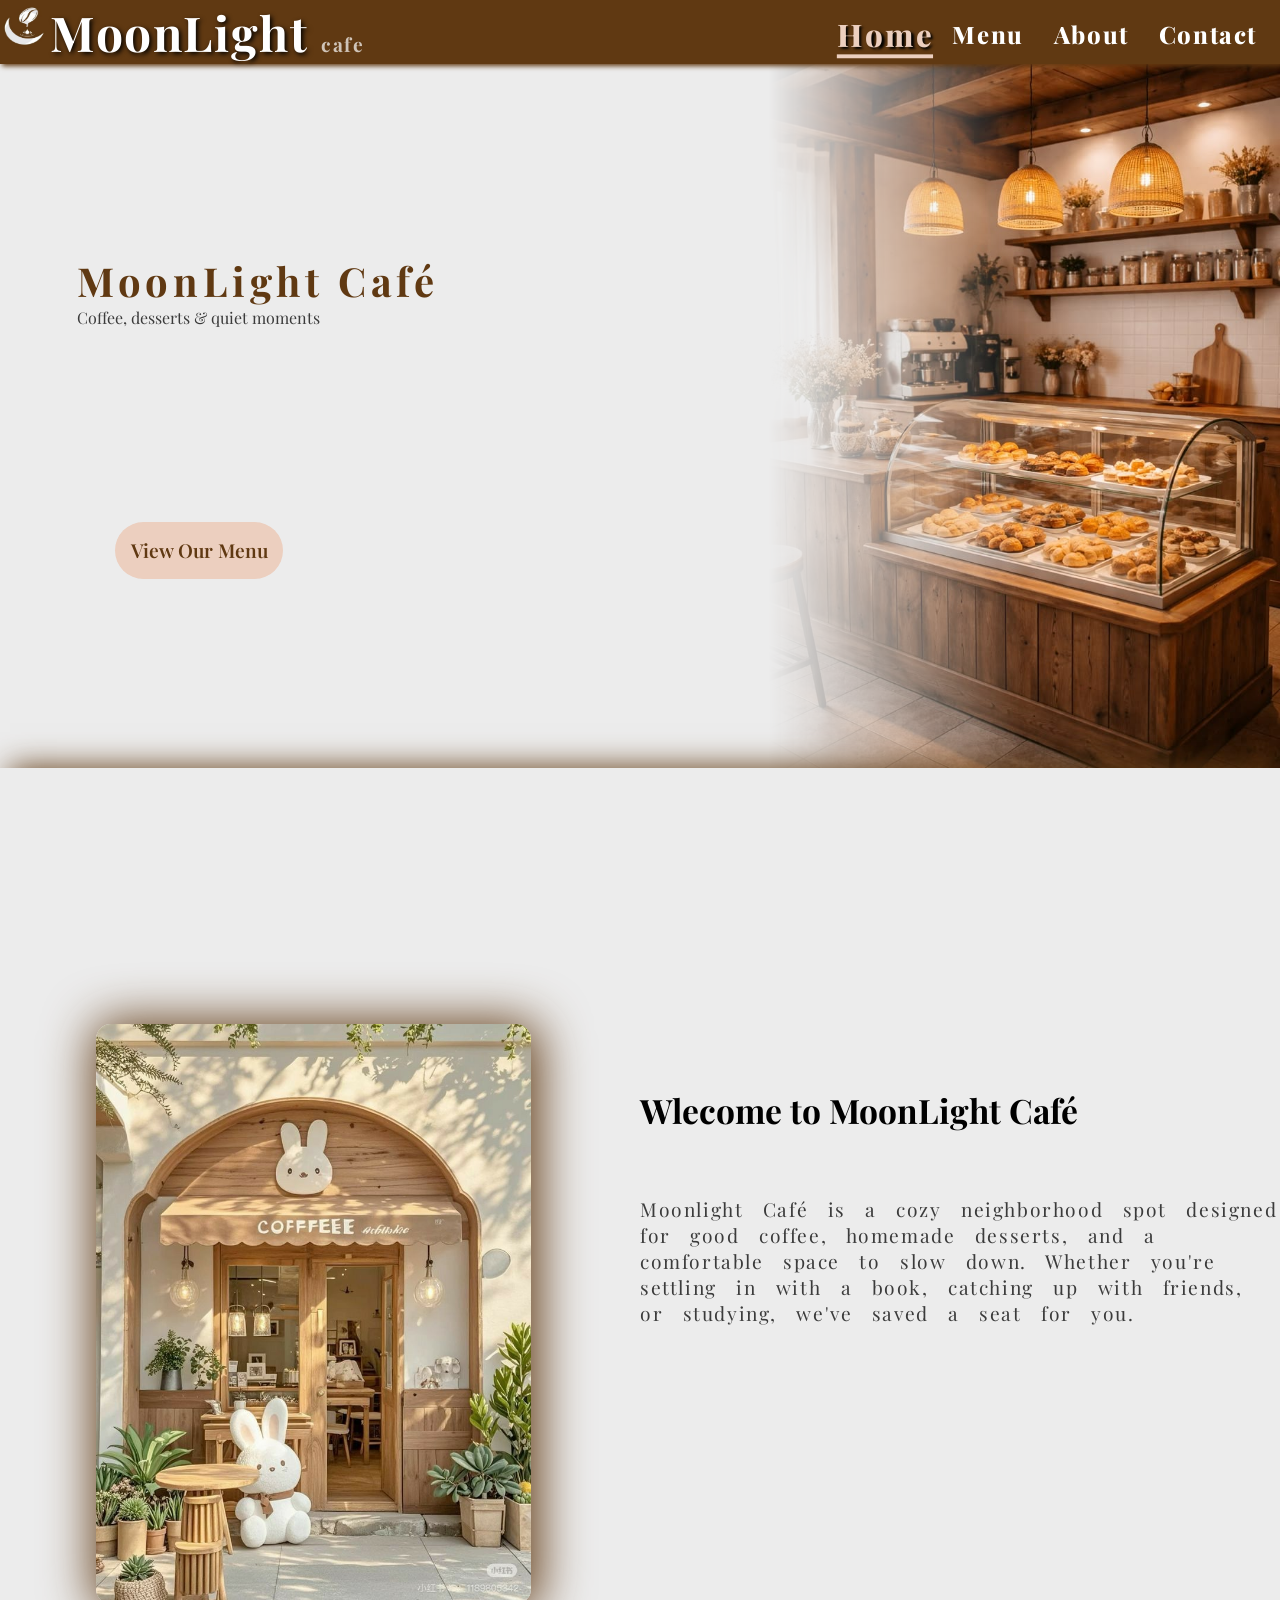
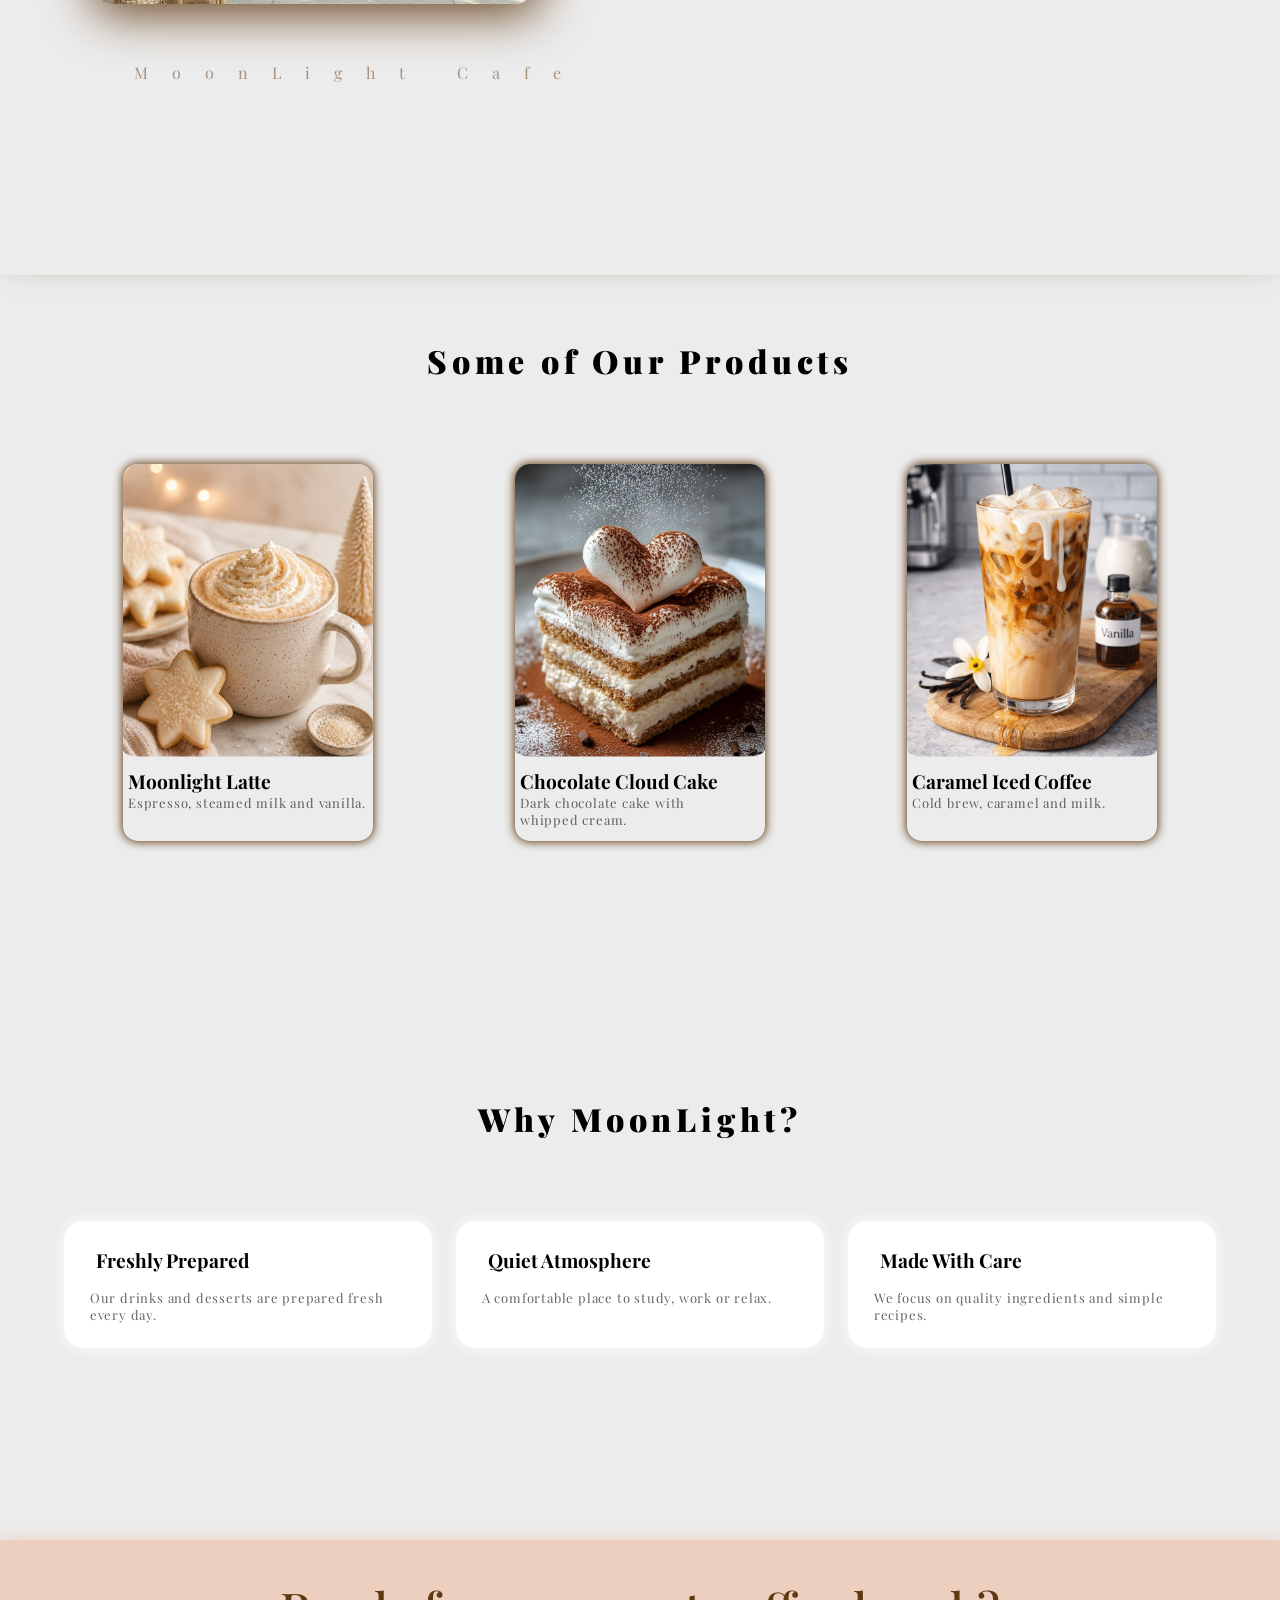
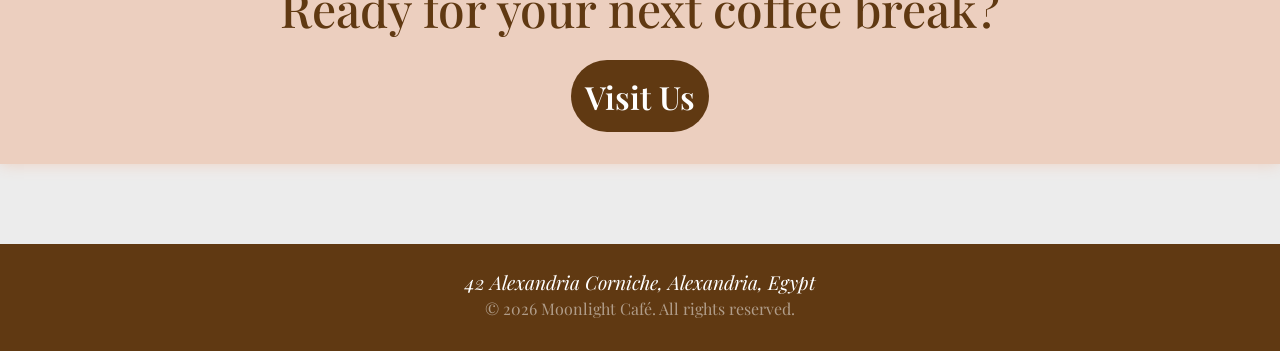
==== index.html @ ecd8dc39 "Add files via upload" ====
<!DOCTYPE html>
<html lang="en">
<head>
    <meta charset="UTF-8">
    <meta name="viewport" content="width=device-width, initial-scale=1.0">
    <title>MoonLight Cafe</title>
    <!-- Font importing -->
    <link rel="preconnect" href="https://fonts.googleapis.com">
    <link rel="preconnect" href="https://fonts.gstatic.com" crossorigin>
    <link href="https://fonts.googleapis.com/css2?family=Playfair+Display:ital,wght@0,400..900;1,400..900&display=swap" rel="stylesheet">
    
    <link rel="stylesheet" href="style.css">
</head>



<body>
    <header>
        <img src="img/logo_0.jpe" alt="moonlight cafe logo" width="50" height="50" class="logo_img">
        <h1 class="logo">MoonLight <span>cafe</span></h1>

        <nav>
            <ul>
                <li><a href="index.html" class="current">Home</a></li> 
                <li><a href="menu.html">Menu</a> </li>
                <li><a href="about.html">About</a> </li>
                <li><a href="contact.html">Contact</a></li>
            </ul>
        </nav>

    </header>

    <main>

        <section class="hero"> 
            <h2>MoonLight Café</h2>
            <p>Coffee, desserts & quiet moments</p>
            <div ><a href="menu.html" class="menu_button">View Our Menu</a></div>
            <img src="img/interior_3.jpe" alt="cafe interior" width="350" height="500" class="hero_img">

        </section>

        <section class="about">
            <figure class="side_img">
                <img src="img/cafe_2.jpe" alt="cafe exterior" width="350" height="500" >
                <figcaption>MoonLight Cafe</figcaption>
            </figure>
            <article>
                <h2>Wlecome to MoonLight Café</h2>
                <p>
                    Moonlight Café is a cozy neighborhood spot designed for good coffee, homemade desserts, and a comfortable space to slow down. 
                    Whether you're settling in with a book, catching up with friends, or studying, we've saved a seat for you.
                </p>
            </article>
        </section>


        <section class="products">
            <h3>Some of Our Products</h3>
            <figure>
                <img src="img/latte.jpe" alt="Moonlight Latte" width="250" height="300">
                <figcaption>
                    <h4>Moonlight Latte</h4>
                    <p>Espresso, steamed milk and vanilla.</p>
                </figcaption>
            </figure>

            <figure>
                <img src="img/cake.jpe" alt="Chocolate Cloud Cake" width="250" height="300">
                <figcaption>
                    <h4>Chocolate Cloud Cake</h4>
                    <p>Dark chocolate cake with<br>whipped cream.</p>
                </figcaption>
            </figure>

            <figure>
                <img src="img/iced.jpe" alt="Caramel Iced Coffee" width="250" height="300">
                <figcaption>
                    <h4>Caramel Iced Coffee</h4>
                    <p>Cold brew, caramel and milk.</p>
                </figcaption>
            </figure>
        </section>

        <section class="choice">
            <h2>Why MoonLight?</h2>
            <article>
                <h3>Freshly Prepared</h3>
                <p>Our drinks and desserts are prepared fresh every day.</p>
            </article>

            <article>
                <h3>Quiet Atmosphere</h3>
                <p>A comfortable place to study, work or relax.</p>
            </article>

            <article>
                <h3>Made With Care</h3>
                <p>We focus on quality ingredients and simple recipes.</p>
            </article>
        </section>

    </main>

    <div class="CTA">
        
            <p>Ready for your next coffee break?</p>
            <div class="visit_button"><a href="contact.html" >Visit Us</a></div>
    </div>

    <footer>
        <address>42 Alexandria Corniche, Alexandria, Egypt</address>
        <p>© 2026 Moonlight Café. All rights reserved.</p>
    </footer>
</body>
</html>
---- style.css ----
:root{
    --FONT: "Playfair Display" ;
    --BG-COLOR: #ececec;
    --DARK-COLOR: #000000;
    --LIGHT-COLOR: #FFFFFF;
    --PRIMARY-COLOR: #eccfbf;
    --SEC-COLOR: #603912;

}

*{
    margin: 0;
    padding: 0;
    box-sizing: border-box;
    font-family: var(--FONT), serif;

}



header{
    background-color: var(--SEC-COLOR);
    display: grid;
    grid-auto-flow: column;
    grid-template-columns: 0.01fr 1fr ;
    text-align: left;
    justify-content: left;
    color: var(--LIGHT-COLOR);
    letter-spacing: 0.1rem;
    box-shadow: 2px 2px 5px var(--SEC-COLOR); 
    width: 100%; 
    top: 0;
    left: 0;
    position: fixed;
    z-index: 1;

}

header h1{
    text-shadow: 2px 2px 5px var(--DARK-COLOR);
    font-size: 3rem;

}

header span{
    font-size: 1.2rem;
    opacity: 70%;
    text-shadow: none;
}

nav{
    justify-content: center;
    text-align: center;
    font-weight: 800;
    font-size: 1.5rem;
    padding-right: 0.5rem;


}

nav ul{
    list-style: none;
    display: flex;
    padding-top: 4%;
}

nav a,
nav a:visited {
    display: inline-block;
    color: var(--LIGHT-COLOR);
    text-decoration: none;
    margin: 0px 15px 0px ;
    transition: 0.3s ease;
    border-bottom: 3px solid transparent;
}

nav a:hover, nav a:focus{
    
    text-shadow: 2px 2px 2px var(--DARK-COLOR);
    border-bottom: 1.5px solid ;
    transform: scale(1.2);
}


nav a:active{
    color: var(--PRIMARY-COLOR);
}

nav .current,
nav .current:visited{
    color: var(--PRIMARY-COLOR);
    text-shadow: 2px 2px 2px var(--DARK-COLOR);
    border-bottom: 3px solid var(--PRIMARY-COLOR);
    transform: scale(1.3);
}

body{
    background-color: var(--BG-COLOR);
}

.hero{
    display: grid;
    grid-template-columns: 0.6fr 0.4fr;
    grid-template-rows: 0.4fr 0.3fr 0.3fr;
    max-height: auto;
    min-height: auto;


}

.hero_img{
    grid-column-start:2 ;
    grid-row-start: 1;
    grid-row-end: 4;

    width: 100%;
    height: 100%;
    object-fit: cover;

    position: relative;
    z-index: -1;
    
    mask-image: linear-gradient(to right, transparent 0%, var(--BG-COLOR) 50%);
}

.hero h2{
    padding: 12% 0% 0% 10% ;
    font-size: 2.5rem;
    color: var(--SEC-COLOR);
    letter-spacing: 0.3rem;
    align-content: end;
}

.hero p{
    padding: 0% 0% 0% 10% ;
    opacity: 75%;
}

.menu_button{
    padding: 2%;
    margin:0% 0% 20% 15%;
    background-color: var(--PRIMARY-COLOR);
    width: fit-content;
    align-content: center;
    transition: 0.15s ease;
    border-radius: 2rem;
    height: 3rem;


    text-decoration: none;
    color: var(--SEC-COLOR);

    font-size: 1.2rem;
    font-weight: 600;
}


.menu_button:hover, .menu_button:focus{
    
    box-shadow: 2px 2px 5px var(--SEC-COLOR);  
    transform: scale(1.1);

}

.about{
    padding-top: 20%;
    padding-bottom: 15%;
    display: grid;
    grid-template-columns: 1fr 1fr;
    grid-template-rows: 1fr;
    box-shadow: 0px -10px 30px -10px  var(--SEC-COLOR);
    justify-content: left;
    
}

.about h2{
    font-size: 2.1rem;
    padding: 10% 0% 10% 0%;
}

.about p{
    font-size: 1.2rem;
    word-spacing: 0.8rem;
    letter-spacing: 0.1rem;
    opacity: 75%;
}

.side_img{
    padding-left: 15%;
    width: fit-content;
    align-self: center;
    justify-self: end;
}
.side_img img{
    width: 80%;
    height: 80%;
    border-radius: 15px;
    
    box-shadow: 3px 3px 50px 5px var(--SEC-COLOR);  
}

.side_img figcaption{
    opacity: 50%;
    letter-spacing: 1.5rem;
    color: var(--SEC-COLOR);
    padding-top: 10%;
    padding-left: 7%;
}

.products, .choice{
    padding: 5%;
    display: grid;
    grid-template-columns: repeat(3, minmax(0,1fr));
    grid-template-rows: auto auto;
    gap: 1.5rem;
    padding-bottom: 15%;
    

}

.products h3, .choice h2{
    grid-column-start: 1;
    grid-column-end: 4;
    grid-row: 1;
    text-align: center;
    font-size: 2rem;
    font-weight: 900;
    letter-spacing: 0.3rem;
    padding-bottom: 5%;

}

.products figure{
    justify-self: center;
    width: fit-content;
    border-radius: 15px;
    box-shadow: 0px 0px 10px 1px var(--SEC-COLOR);  
    min-width: 0px;

}

.products img{
    object-fit: cover;
    padding-bottom: 3%;
    border-radius: 15px;

    max-width: 100%;

}

.products figcaption, .choice h3{
    font-size: 1.2rem;
    padding-bottom: 5%;
    padding-left: 2%;
}

.products p, .choice p{
    font-size: small;
    opacity: 60%;
    letter-spacing: 0.05rem;
}

.choice article{
    padding: 7%;
    background-color: var(--LIGHT-COLOR);
    border-radius: 20px;
    
    box-shadow: 0px 0px 15px 0px var(--LIGHT-COLOR);  

}


.CTA{
    display: grid;
    grid-template-rows: 1fr 1fr;
    align-items: center;
    justify-content: center;
    color: var(--SEC-COLOR);
    background-color: var(--PRIMARY-COLOR);
    padding: 2rem;
    box-shadow: 0px 0px 15px 0px var(--PRIMARY-COLOR); 
    gap: 1rem;
    
}

.CTA p{
    text-align: center;
    font-size: 3rem;
    font-weight: 500;
}


.visit_button{
    padding: 2%;
    margin:  0% 5% 0% 5% ;
    border-radius: 2.5rem;
    background-color: var(--SEC-COLOR);
    width: fit-content;
    align-content: center;
    transition: 0.15s ease;
    justify-self: center;

}

.CTA a{
    text-decoration: none;
    color: var(--LIGHT-COLOR);
    padding: 0%;
    font-size: 2rem;
    font-weight: 600;
}


.visit_button:hover, .visit_button:focus,
form button:hover, form button:focus{
    
    box-shadow: 2px 2px 5px var(--SEC-COLOR);  
    transform: scale(1.05);
    transition: transform 0.15s ease, box-shadow 0.15s ease;

}

footer{

    padding-bottom: 2rem;
    font-size: 1rem;
    text-align: center;
    background-color: var(--SEC-COLOR);
    color: var(--LIGHT-COLOR);
    padding-top:0.5rem ;
    margin-top: 5rem;
}


footer address{
    border-top: 1px solid var(--SEC-COLOR);
    padding-top: 1rem;
    font-size: 1.2rem;
}

footer p{
    padding-top: 0.2rem;
    opacity: 50%;
}





/* ------------------------Menu Section----------------------------- */

.banner{
    padding-top: 3rem;
    font-size: 3rem;
    text-align: center;
    background-image: url("img/banner_0.jpe");
    background-size: cover;
    letter-spacing: 0.3rem;
}



.banner h1, .banner p{
    background-color: rgb(from var(--SEC-COLOR) r g b / 0.6);
    color: var(--LIGHT-COLOR);
    text-shadow: 2px 2px 5px var(--DARK-COLOR); 
}

.banner h1{
    padding-top: 2rem;
}

.banner p{
    font-size: 1.5rem;
    padding-bottom: 2rem;
}



.content h2{
    font-size: 3rem;
    margin: 2.5rem ;
    padding: 1rem;
    letter-spacing: 0.5rem;
    color: var(--SEC-COLOR);
    border-bottom: 0.1rem solid var(--SEC-COLOR);

}


.sector{
    display: grid;
    grid-template-columns: 1fr 0.5fr;
    justify-content: center;
    align-items: center;
    gap: 2rem;
    margin-bottom: 5rem;

    
}

.menu_section{
    display: grid;
    grid-template-columns: 1fr 1fr;
    justify-content: center;
    align-items: center;
    gap: 0px;
    align-items: stretch;

    border: 0.2rem solid var(--LIGHT-COLOR);
    border-radius: 2rem;
    margin: 3rem;
    padding: 1rem;
    box-shadow: 0px 0px 1rem 0.5rem var(--LIGHT-COLOR);  

}



.sector figure{
    border: 1rem solid var(--PRIMARY-COLOR);
    border-radius: 50% 0% 0% 50% ;
    background-color: var(--PRIMARY-COLOR);
    padding-right: 2rem;
    box-shadow: 2px 2px 5px var(--SEC-COLOR);  
    margin: 0px;
    height: 100%;
    min-width: 0;
    min-height: 0;
    overflow: hidden;
    display: flex;
    position: relative;
    
}

.sector figure img{
    position: absolute;
    top: 0;
    left: 0;
    width: 100%;
    height: 100%;
    padding: 0.5rem;
    object-fit: cover;
    border-radius: 50% ;
    display: block;
    
}

.sector ol{
    list-style-type: none;  
    padding: 1rem; 

}

.sector li{
    padding: 1rem;
    padding-left: 0px;
    padding-right: 0px;
    font-size: 1.5rem;
    color: var(--SEC-COLOR);
    font-weight: 600;
    border-bottom: 0.2rem solid var(--LIGHT-COLOR) ;
}

.sector li:last-child {
    border-bottom: none;
}

.sector .name {
    text-align: left;
    padding-right: 0px;
}

.sector .price{
    text-align: end;
    padding-left: 0px;
}


.middle{
    direction: rtl;
}

.middle > *{
    direction: ltr;
}

.middle figure{
    border-radius: 0% 50% 50% 0% ;
}

.middle .menu_section{
    margin-left: 0rem;
    margin-right: 3rem;
}




/* ------------------------About Section----------------------------- */

.about_banner{
    padding-top: 3rem;
    background-image: url(img/banner_2.jpe);
    background-size: cover;
}

.about_banner h2{
    background-color: rgb(from var(--SEC-COLOR) r g b / 0.75);
    padding: 3rem;
    padding-bottom: 0%;
    color: var(--LIGHT-COLOR);
    text-shadow: 2px 2px 5px var(--DARK-COLOR); 
    font-size: 2rem;    
}

.about_banner p{
    background-color: rgb(from var(--SEC-COLOR) r g b / 0.75);
    padding: 3rem;
    padding-top: 0%;
    color:rgb(from var(--LIGHT-COLOR) r g b / 0.8);
    text-shadow: 2px 2px 5px var(--DARK-COLOR);   
    font-weight: 500;
    font-size: 1.2rem;
    letter-spacing: 0.1rem;
}

.about_main{
    display: grid;
    grid-template-areas: 
    "st photo"
    "ph photo"
    "hr hr";

    gap: 2rem;
}

.story{
    grid-area: st;
    font-size: 1.8rem;
    padding: 1rem;
    align-content: end;
}

.story h3,
.philosophy h3{
    color: var(--SEC-COLOR);
    padding: 0.5rem;
    letter-spacing: 0.1rem;
}

.story p{
    padding: 2rem;
    padding-top: 0%;
}

.quote{
    font-style: italic;
    font-size: 1.5rem;
    padding: 0.5rem 1.5rem ;
    margin-left: 2rem;
    border-left: 3px solid var(--SEC-COLOR);
}

.philosophy{
    grid-area: ph;
    font-size: 1.8rem;
    padding: 1rem;
    align-content: start;
}

.about_main figure{
    grid-area: photo;
    justify-items: center;
    align-content: center;
    padding: 2rem;

}

.about_main figure img{
    border-radius: 10%;
    object-fit: cover;
    width: min(100%,500px);
    height: auto;
    box-shadow: 0px 0px 10px 1px var(--SEC-COLOR);  
}

.about_main table{
    grid-area: hr;
    background-color: var(--LIGHT-COLOR);
    box-shadow: 0px 0px 10px 1px var(--LIGHT-COLOR);  
    font-size: 1.5rem;
    padding: 2rem;
    padding-top: 1rem;
    color: var(--SEC-COLOR);
    width: fit-content;
    margin-left: 3rem;
    border-radius: 2rem;
    
}

table caption{
    text-align: left;
    font-size: 2rem;
    font-weight: 700;
    padding-bottom: 1rem;
}

table td,
table th{
    text-align: right;
    padding: 3rem;
    padding-top: 1rem;
    padding-bottom: 0.3rem;
}

table th:nth-child(1), 
table td:nth-child(1) {
    text-align: left;
    padding-left: 0.5rem;
    padding-right: 5rem;
}


/* ------------------------Contact Section----------------------------- */

.contact_banner{
    padding-top: 3rem;
    background-color: var(--LIGHT-COLOR);
    text-align: center;
    color: var(--LIGHT-COLOR);
    background-image: url(img/banner_1.jpe);
}

.contact_banner h2,
.contact_banner p{
    padding-top: 3rem;
    font-size: 3rem;
    letter-spacing: 0.2rem;
    background-color: rgb(from var(--SEC-COLOR) r g b / 0.6);
    text-shadow: 2px 2px 5px var(--DARK-COLOR);
}

.contact_banner p{
    font-size: 1rem;
    padding-top: 0%;
    padding-bottom: 1rem;
}

.GIT{
    display: grid;
    grid-template-areas: 
    "ad fr"
    "phone fr"
    "mail fr";
    margin-top: 2rem;
    margin-bottom: 10rem;
}

.address{
    grid-area: ad;
    padding: 1rem;
}

.phone{
    grid-area: phone;
    padding: 1rem;
}

.email{
    grid-area: mail;
    padding: 1rem;
}

.phone h3,
.email h3,
.address h3{
    color: var(--SEC-COLOR);
    padding-left: 0.5rem;
    font-size: 1.5rem;
}

.phone a,
.email a,
.address address{
    text-decoration: none;
    color: var(--DARK-COLOR);
    padding-left: 2rem;
    font-size: 1.2rem;
    transition: 150ms ease;
    display: inline-block;
}


.phone a:hover, .phone a:focus, 
.email a:hover, .email a:focus{
    color: var(--SEC-COLOR);
    transform: scale(1.05);
    transition: transform 0.15s ease;
}

form button{
    margin: 1rem;
    border: none;
    border-radius: 2rem;
    padding: 0.8rem 2rem;
    background-color: var(--SEC-COLOR);
    color: var(--LIGHT-COLOR);
    font-size: 1.5rem;
    font-weight: 500;
}


form{
    padding: 1rem;
    grid-area: fr;
    display: flex;
    flex-direction: column;
    gap: 1rem;
}

form h3{
    color: var(--SEC-COLOR);
    font-size: 1.5rem;
}

form input,
form textarea{
    box-sizing: border-box;
    flex-grow: 1;
    min-width: 0;
    width: 100%;
    height: 2rem;
    font: inherit;
    padding: 0.5rem;
    border-radius: 0.75rem;
    border: 2px solid var(--LIGHT-COLOR);
    background-color: var(--LIGHT-COLOR);
    transition: 150ms ease;

}

form textarea{
    height: 7rem;
}

form input:hover, form input:focus,
form textarea:hover, form textarea:focus{
    border-color: var(--PRIMARY-COLOR) ;
}

form input:focus,
form textarea:focus{
    outline: none;
    border-color: var(--SEC-COLOR);
}




/* ------------------------Phone View----------------------------- */

@media screen and (max-width: 768px) {

header{
    grid-template-areas: 
    "img logo"
    "nav nav";
}

header h1{
    grid-area: logo;
    font-size: 2rem;
}

header nav{
    grid-area: nav;
    align-items: center;
    justify-content: center;
}

nav ul{
    padding: 1%;
    gap: 1rem;
    font-size: 2.8vw;

}

.hero{
    grid-template-columns: 1fr 1fr;
    grid-template-rows: 2fr 1fr 2fr;
    padding-top: 3.8rem;

}

.hero_img{
    grid-column-start:2 ;
    grid-row-start: 1;
    grid-row-end: 4;

    width: 100%;
    height: 100%;
    object-fit: cover;

    
    mask-image: linear-gradient(to right, transparent 0%, var(--BG-COLOR) 50%);
}

.hero h2{
    padding: 5% 0% 0% 5% ; 
    font-size: 1.5rem;
    letter-spacing: 0.1rem;
}

.hero p{
    font-size: 0.7rem;
}


.menu_button{
    border-radius: 35px;
    height: 2rem;
    font-size: 0.9rem;

}


.about{
    display: flex;
    flex-wrap: wrap;
    flex-direction: column-reverse;
}


.about h2{
    font-size: 1.7rem;
    text-align: center;
}

.about p{
    font-size: 1rem;
    word-spacing: 0.4rem;
    letter-spacing: 0.1rem;
    padding-bottom: 20%;
    text-align: center;
}



.side_img figcaption{
    letter-spacing: 0.5rem;
}



.products, .choice{
    padding: 5%;
    display: flex;
    flex-wrap: wrap;
    flex-direction: column;
    gap: 3rem;
    padding-bottom: 15%;
    justify-content: center;
    align-items: center;

}

.products h3, .choice h2 {
    flex-grow: 1;
    flex-shrink: 1;
    flex-basis: 100%;

    text-align: left;
    font-size: 1.5rem;
    letter-spacing: 0.1rem;
}

.choice article{
    padding: 2%;
    display: grid;
    grid-template-columns: 250px;
    grid-template-rows: 1fr 1fr;
    width: 100%;
    max-width: 400px;
}

.choice article p,
.choice article h3 {
    padding: 0%;
    display: inline-block;
}

.CTA{
    font-size: 0.9rem;
    padding: 1rem;
}

.CTA p{
    font-size: 1rem;
    padding: 0%;
    margin: 0%;
}

.CTA a{
    font-size: 0.9rem;
}

footer{
    
    padding-top: 0.5rem;
    padding-bottom: 1rem;
    font-size: 0.6rem;
    margin-top: 3rem;
}

footer address{
    font-size: 0.7rem;
}
 

/* ------------------------Menu Section----------------------------- */

.banner{
    padding-top: 4.5rem;
}
.banner h1{
    font-size: 2.5rem;
    letter-spacing: normal;

}

.banner p{
    font-size: 1rem;
    letter-spacing: normal;
}

.content h2{
    font-size: 1.5rem;
    margin: 1rem ;
    padding: 0.5rem;
    letter-spacing: 0rem;
}

.sector{
    display: flex;
    flex-direction: column-reverse;
    gap: 1rem;
    margin-bottom: 2.5rem;    
}

.menu_section{
    margin: 1rem;
    padding: 0.5rem;
    flex-grow: 1;
    flex-shrink: 1;
}

.sector figure{
    border: 0.5rem solid var(--PRIMARY-COLOR);
    border-radius: 50% ;
    padding-right: 0rem;
    width: 50%;
    margin-top: 1rem;
    aspect-ratio: 1 / 1;
}

.sector figure img,
.middle figure img{
    position: unset;
}

.sector li{
    padding: 0.5rem;
    padding-left: 0px;
    padding-right: 0px;
    font-size: 3.6vw;
}

.middle figure{
    border-radius: 50% ;
}

.middle .menu_section{
    margin-right: 0rem;
}




/* ------------------------About Section----------------------------- */

.about_banner h2{
    padding-top: 3.5rem;
    font-size: 1.5rem;    
}

.about_banner p{
    font-size: 1rem;
}

.about_main{
    display: flex;
    flex-direction: column;
    gap: 0.5rem;
}

.story{
    font-size: 1.2rem;
    padding: 0.7rem;
}

.story p{
    padding: 1rem;
    font-size: 1rem;
    padding-top: 0rem;
    padding-bottom: 0%;
}

.quote{
    font-size: 1rem;
    padding: 0.5rem 1rem ;
}

.philosophy{
    font-size: 1.2rem;
}


.about_main table{
    font-size: 1rem;
    padding: 1rem;
    padding-top: 0.2rem;
    margin: 1rem;
}

table caption{
    text-align: left;
    font-size: 1.5rem;
    font-weight: 700;
    padding-bottom: 0.5rem;
}

table td,
table th{
    padding: 0.5rem 1.5rem 0.1rem 0rem;
    font-size: 1rem;
}

table th:nth-child(1), 
table td:nth-child(1) {
    padding-left: 0.2rem;
    padding-right: 1rem;
}


/* ------------------------Contact Section----------------------------- */
.contact_banner h2,
.contact_banner p{
    font-size: 1.5rem;
    letter-spacing: 0.1rem;
}

.contact_banner p{
    font-size: 0.7rem;
}

.GIT{
    display: flex;
    flex-direction: column;
    margin-top: 1rem;
    margin-bottom: 5rem;
}

.address,
.phone,
.email{
    padding: 0.5rem;
}


.phone a,
.email a,
.address address{
    padding-left: 1.5rem;
    font-size: 1rem;
}


form button{
    font-size: 1.25rem;
}



form h3{
    padding-top:1rem ;
    border-top: 3px solid var(--LIGHT-COLOR);
}




}
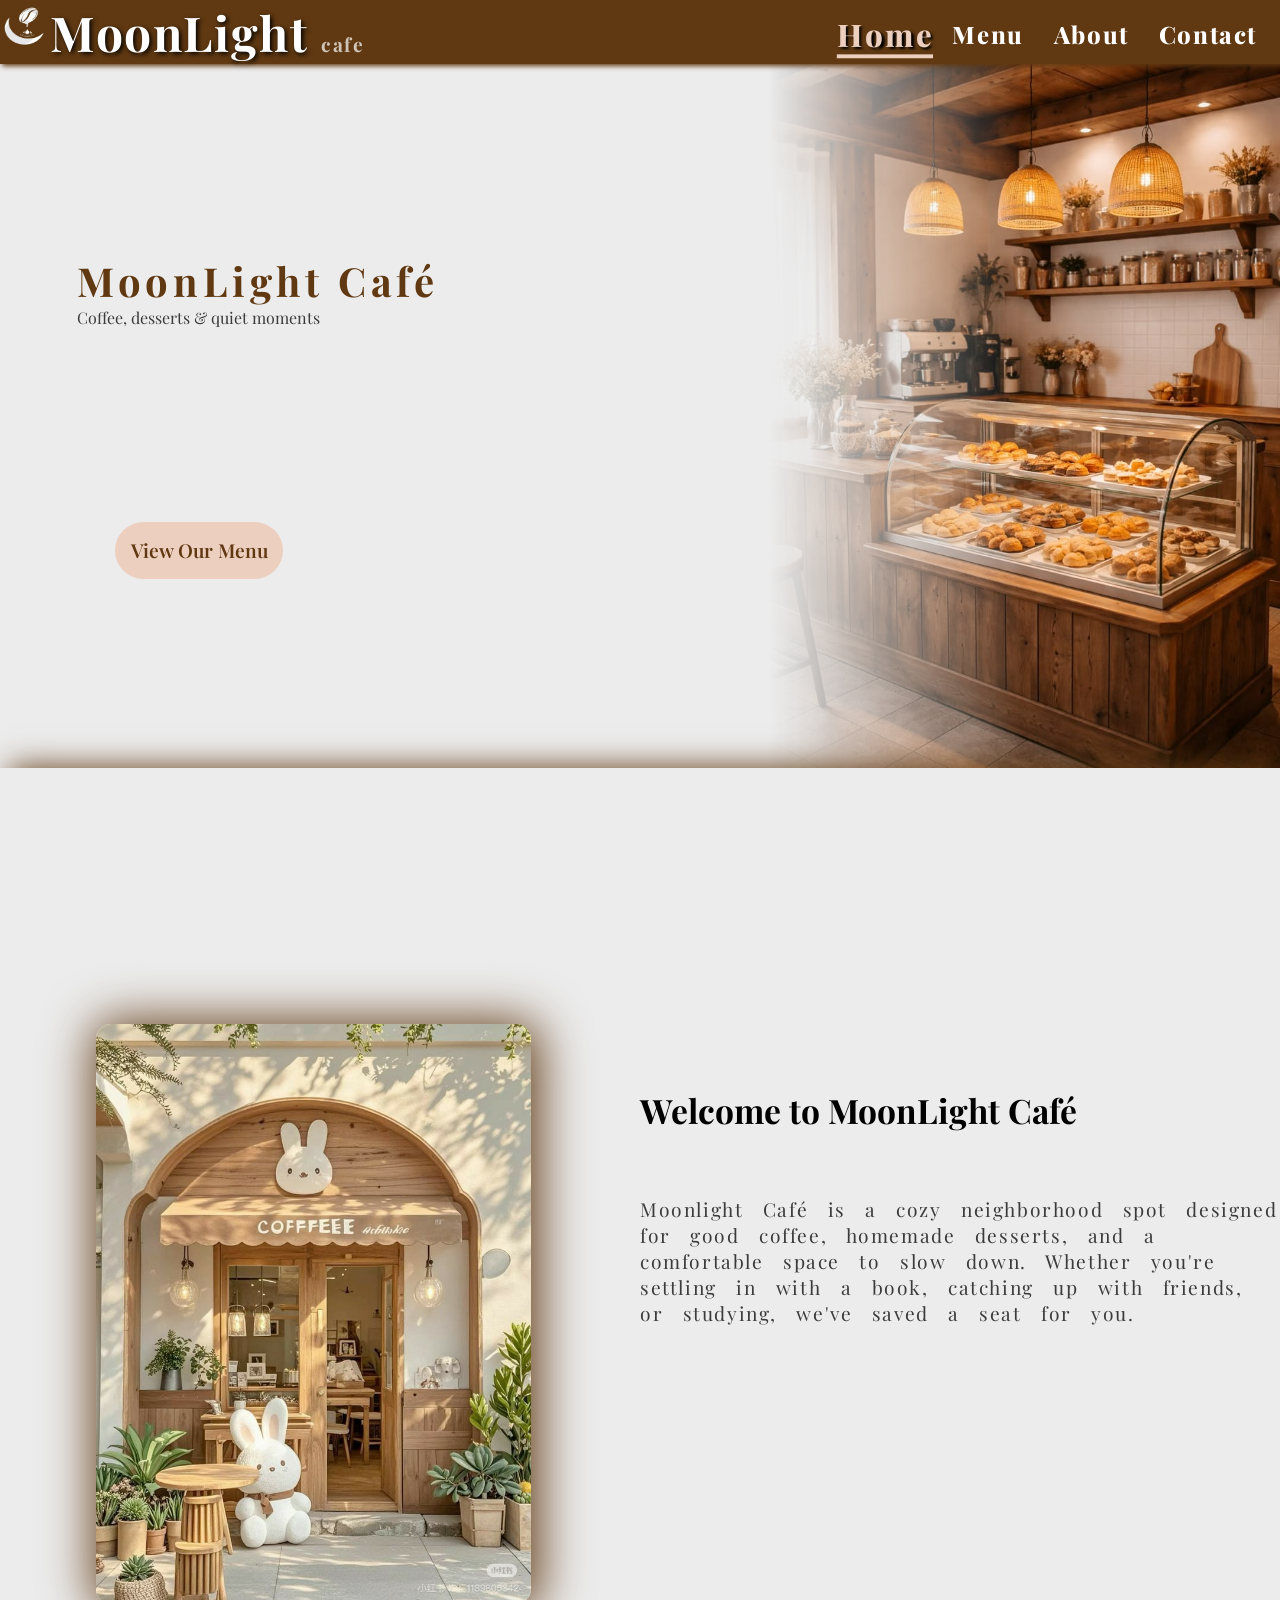
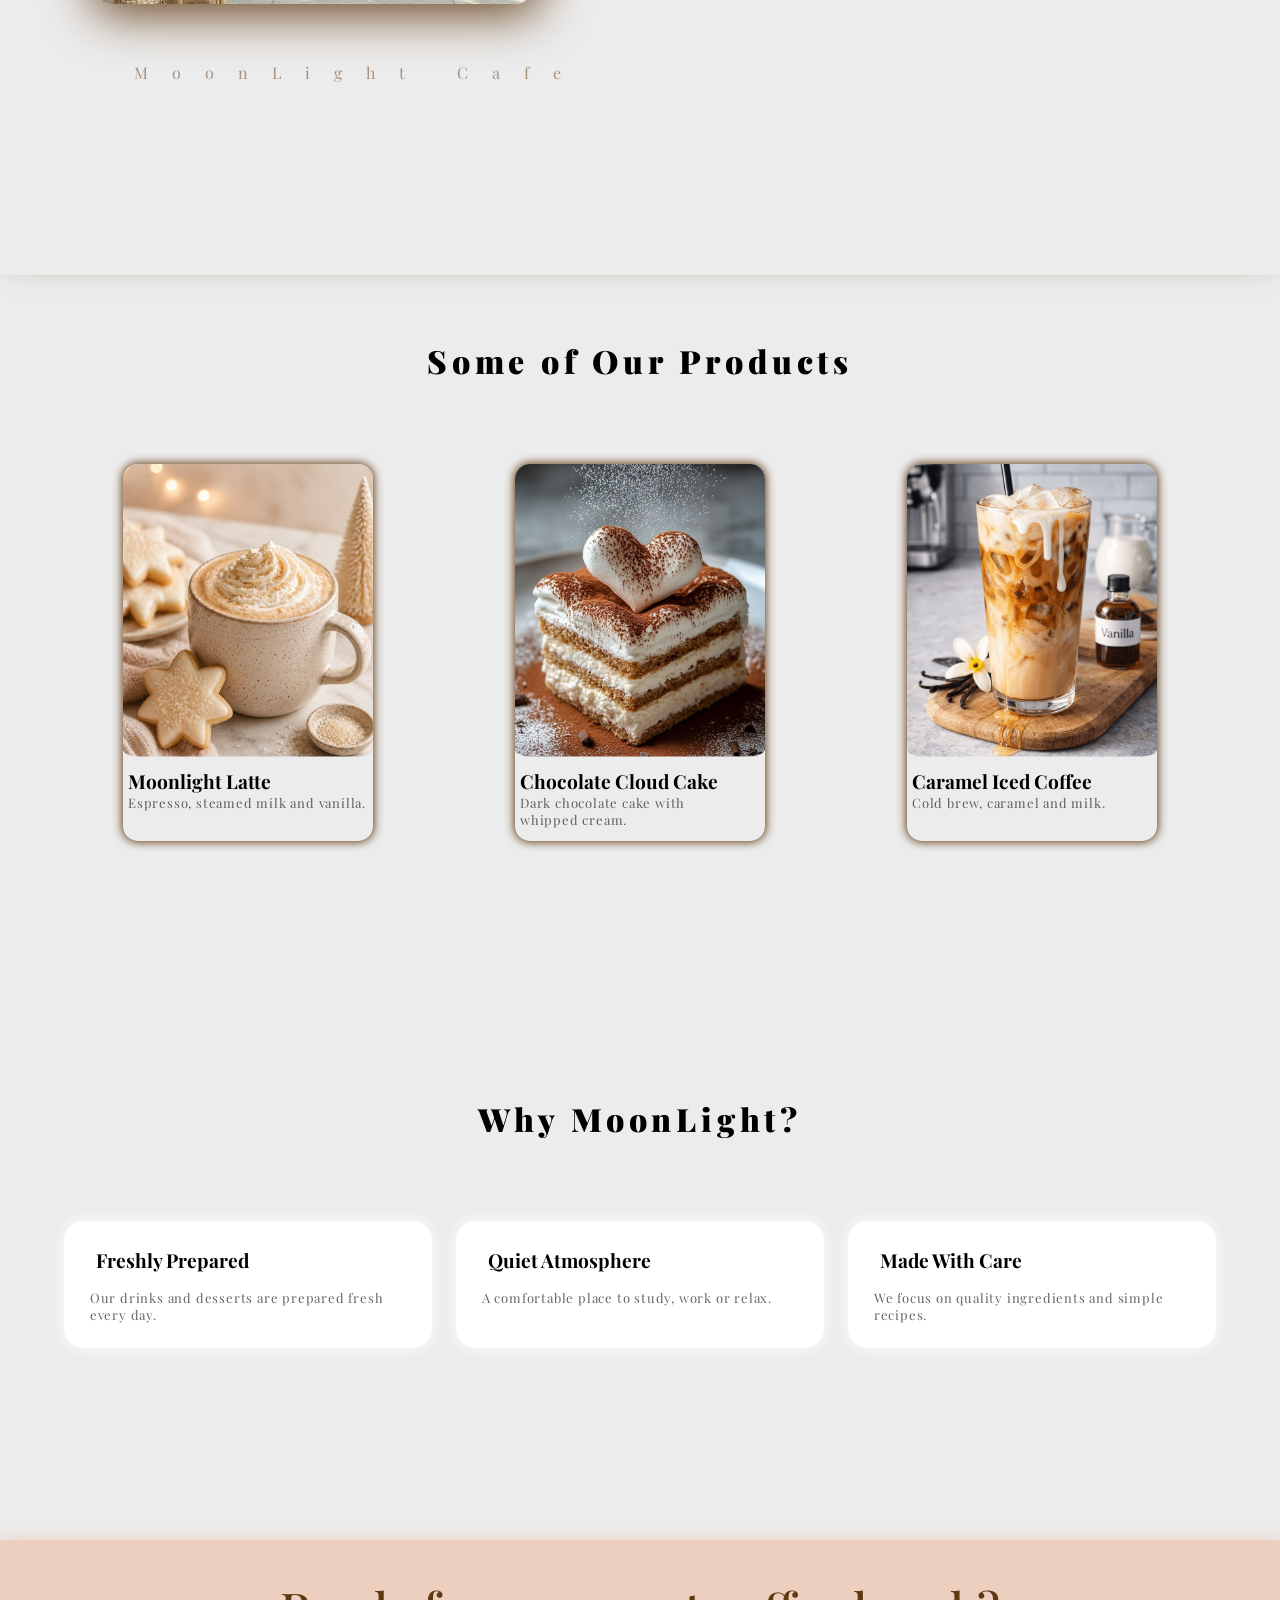
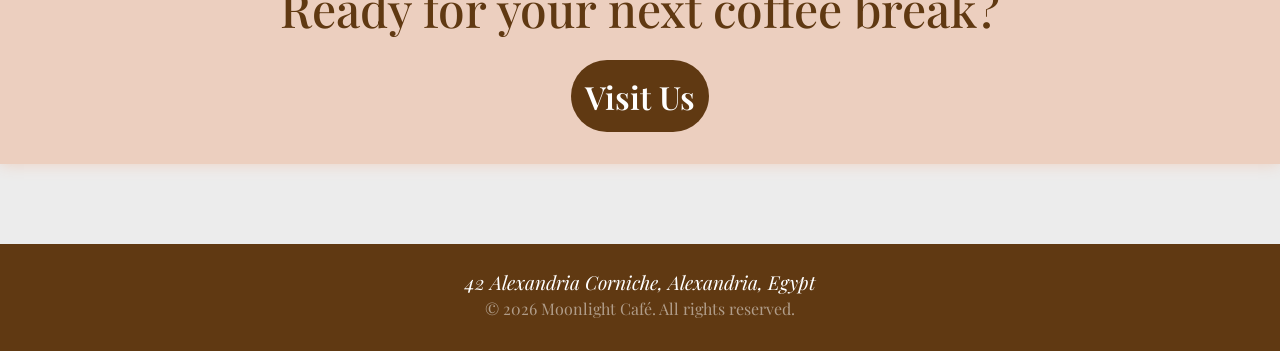
==== commit fbe3d0e5: "Fix homepage typo Corrected HTML entities and fixed typos in the content." ====
--- a/index.html
+++ b/index.html
@@ -46,7 +46,7 @@
                 <figcaption>MoonLight Cafe</figcaption>
             </figure>
             <article>
-                <h2>Wlecome to MoonLight Café</h2>
+                <h2>Welcome to MoonLight Café</h2>
                 <p>
                     Moonlight Café is a cozy neighborhood spot designed for good coffee, homemade desserts, and a comfortable space to slow down. 
                     Whether you're settling in with a book, catching up with friends, or studying, we've saved a seat for you.
@@ -113,4 +113,4 @@
         <p>© 2026 Moonlight Café. All rights reserved.</p>
     </footer>
 </body>
-</html>+</html>
